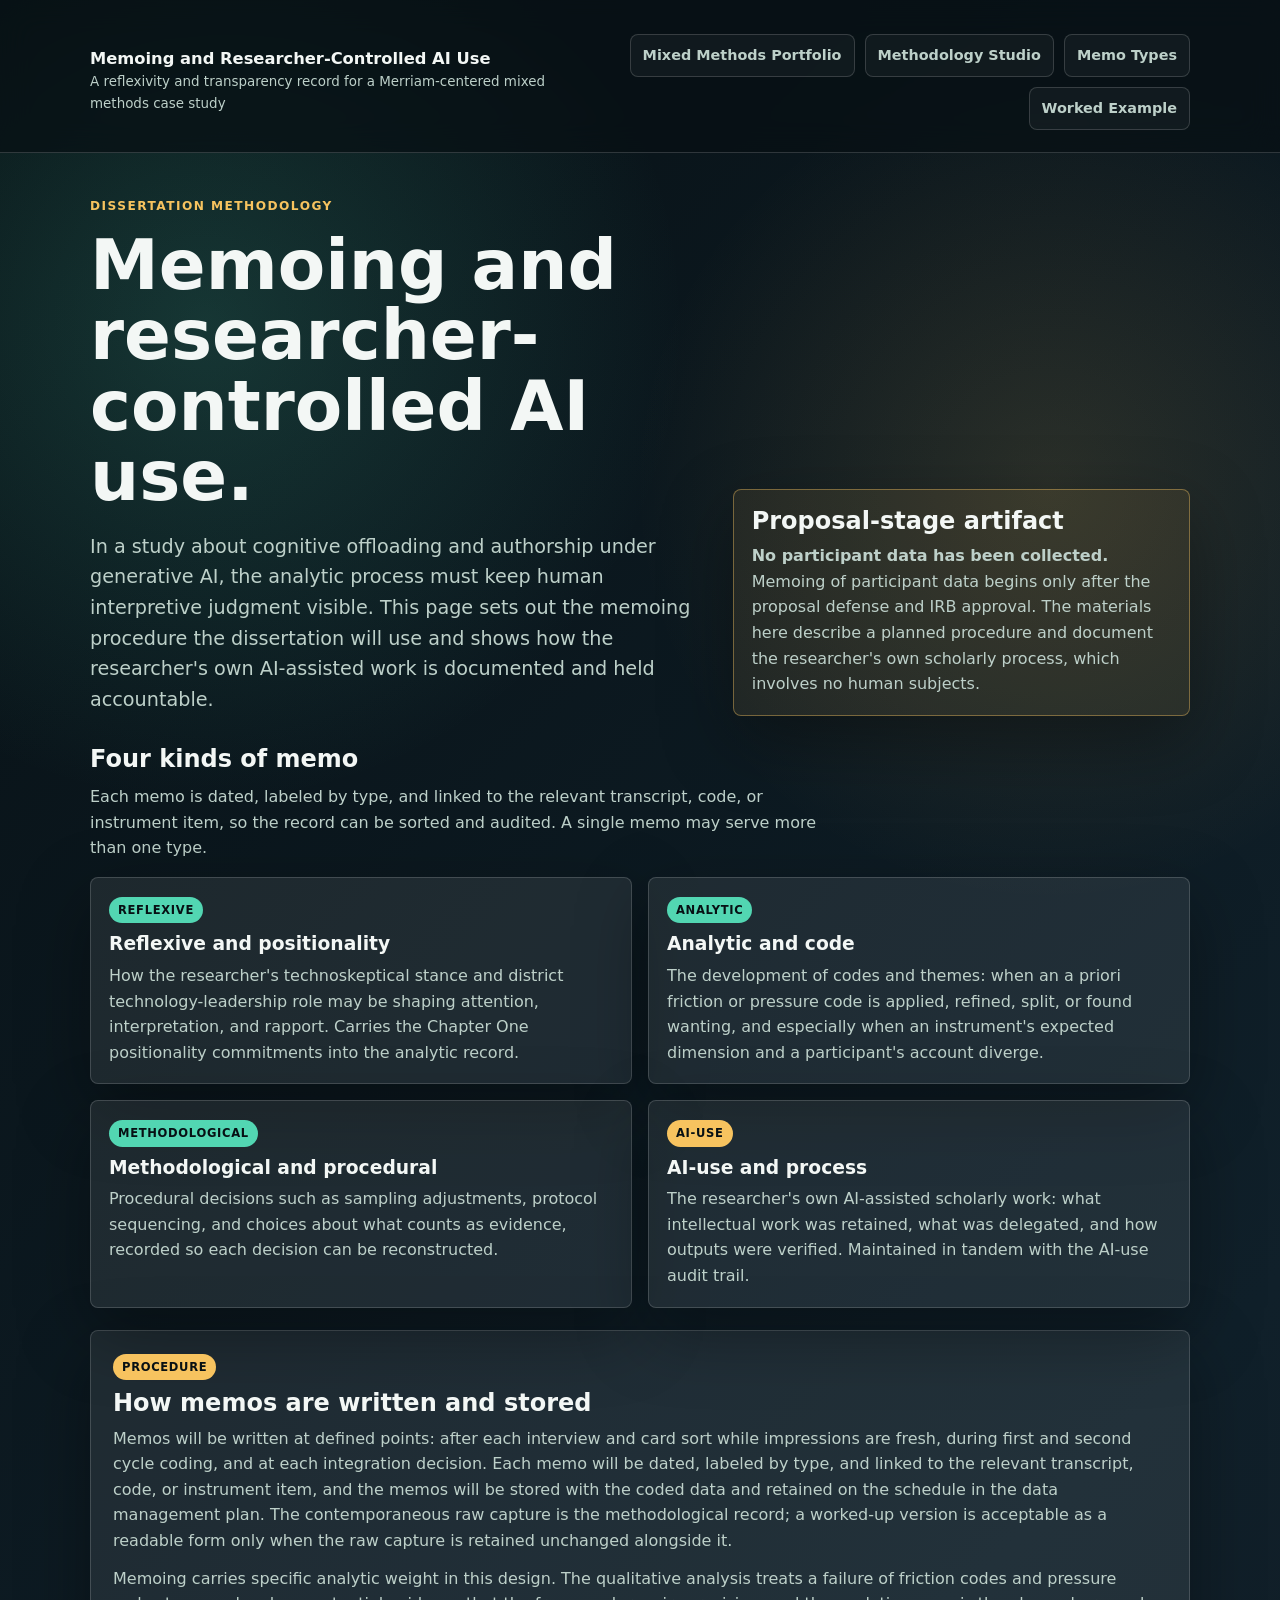
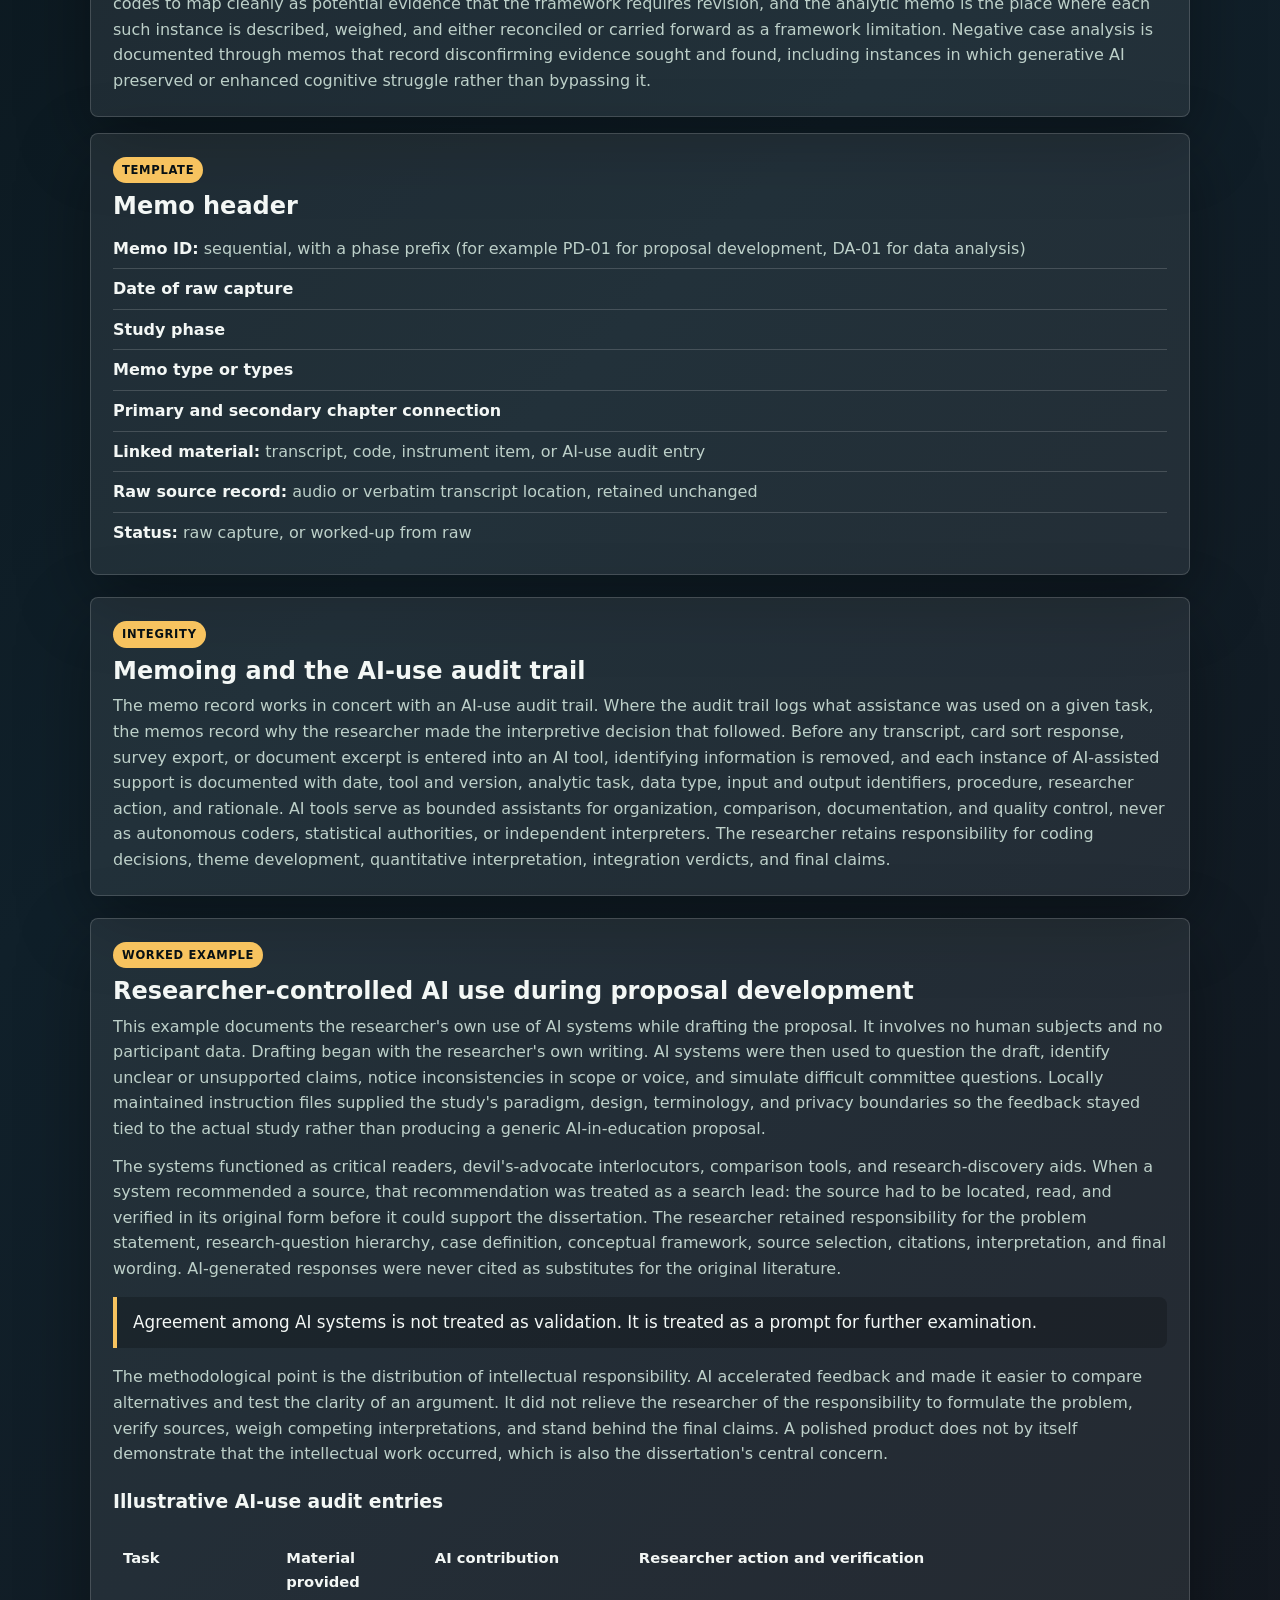
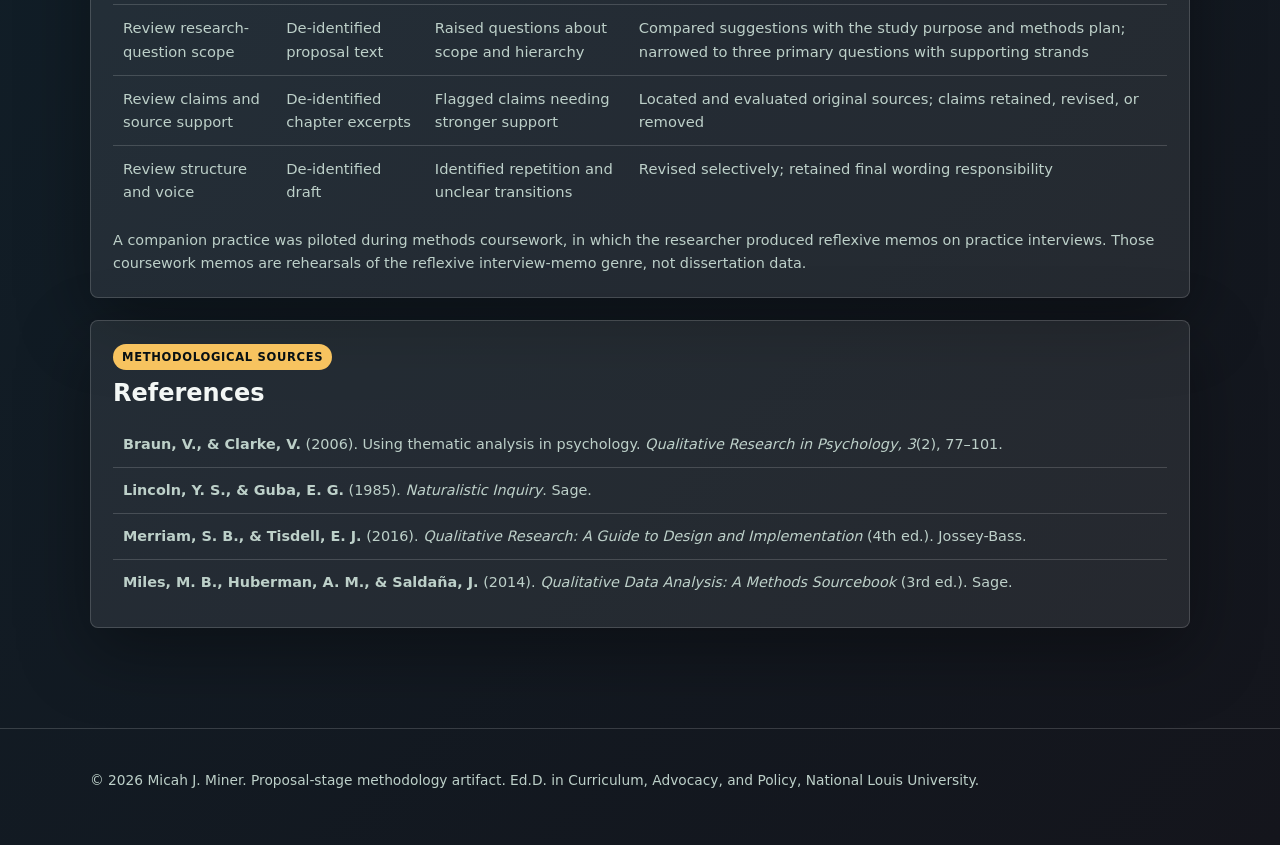
==== memoing-protocol/index.html @ 7a204db2 "Add memoing protocol and researcher-controlled AI-use page New methodology artifact at memoing-proto" ====
<!doctype html>
<html lang="en">
<head>
  <meta charset="utf-8">
  <meta name="viewport" content="width=device-width, initial-scale=1">
  <title>Memoing and Researcher-Controlled AI Use</title>
  <meta name="description" content="A memoing protocol and researcher-controlled AI-use record for a qualitative-dominant convergent mixed methods case study. Proposal-stage methodology artifact.">
  <style>
    :root {
      --bg: #071014;
      --panel: rgba(255, 255, 255, 0.08);
      --panel-strong: rgba(255, 255, 255, 0.13);
      --text: #f3f7f5;
      --muted: #bdd0c9;
      --line: rgba(255, 255, 255, 0.16);
      --accent: #52d6b2;
      --accent-2: #f7c35f;
      --warning: #f87171;
      --shadow: 0 24px 70px rgba(0, 0, 0, 0.35);
      font-family: Inter, "Segoe UI", system-ui, -apple-system, BlinkMacSystemFont, sans-serif;
    }

    * { box-sizing: border-box; }
    html { scroll-behavior: smooth; }
    body {
      margin: 0;
      color: var(--text);
      background:
        radial-gradient(circle at 16% 8%, rgba(82, 214, 178, 0.18), transparent 30rem),
        radial-gradient(circle at 82% 12%, rgba(247, 195, 95, 0.13), transparent 26rem),
        linear-gradient(135deg, #071014 0%, #10202a 48%, #14151c 100%);
      line-height: 1.6;
      overflow-x: hidden;
    }

    a { color: inherit; }
    button, input { font: inherit; }
    a:focus-visible { outline: 3px solid rgba(247, 195, 95, 0.65); outline-offset: 3px; }

    .shell { width: calc(100vw - 32px); max-width: 1100px; margin: 0 auto; min-width: 0; }

    h1, h2, h3, p, a, span, blockquote, td, th, li {
      overflow-wrap: anywhere; word-break: normal; white-space: normal;
    }

    header {
      padding: 34px 0 22px;
      border-bottom: 1px solid var(--line);
      background: rgba(7, 16, 20, 0.72);
      backdrop-filter: blur(16px);
      position: sticky; top: 0; z-index: 10;
    }

    .topbar { display: flex; justify-content: space-between; gap: 18px; align-items: center; }
    .brand strong { display: block; font-size: 1.02rem; line-height: 1.1; }
    .brand span { display: block; color: var(--muted); font-size: .84rem; margin-top: 3px; }
    .brand, .topbar > *, .hero > * { min-width: 0; max-width: 100%; }

    nav { display: flex; gap: 10px; flex-wrap: wrap; justify-content: flex-end; }
    nav a, .btn {
      border: 1px solid var(--line); border-radius: 8px; min-height: 42px;
      display: inline-flex; align-items: center; justify-content: center;
      padding: 9px 12px; text-decoration: none; color: var(--muted);
      background: rgba(255, 255, 255, 0.04); font-weight: 700; font-size: .9rem;
    }
    nav a:hover, .btn:hover { color: var(--text); border-color: rgba(82, 214, 178, .55); }
    .btn.primary { color: #071014; background: var(--accent); border-color: var(--accent); }

    main { padding: 44px 0 70px; }

    .hero {
      display: grid; grid-template-columns: minmax(0, 1.15fr) minmax(300px, .85fr);
      gap: 24px; align-items: end; margin-bottom: 24px;
    }
    .eyebrow {
      color: var(--accent-2); text-transform: uppercase; letter-spacing: .12em;
      font-weight: 800; font-size: .76rem; margin: 0 0 13px;
    }
    h1 { margin: 0; font-size: clamp(2.2rem, 5.4vw, 4.6rem); line-height: 1.02; letter-spacing: 0; }
    .lead { margin: 20px 0 0; max-width: 820px; color: var(--muted); font-size: clamp(1.02rem, 2vw, 1.2rem); }

    .note {
      border: 1px solid rgba(247, 195, 95, .4); border-radius: 8px;
      background: rgba(247, 195, 95, .08); padding: 18px; box-shadow: var(--shadow);
    }
    .note h2, .panel h2, .card h3 { margin: 0 0 8px; line-height: 1.15; }
    .note p, .card p, .panel p { margin: 0; color: var(--muted); }
    .note p + p, .panel p + p { margin-top: 12px; }

    section.block { margin-top: 22px; }
    .section-head { margin: 0 0 6px; }
    .section-sub { color: var(--muted); margin: 0 0 16px; max-width: 760px; }

    .panel, .card {
      border: 1px solid var(--line); border-radius: 8px; background: var(--panel);
      box-shadow: var(--shadow); min-width: 0;
    }
    .panel { padding: 22px; }
    .card { padding: 18px; }
    .panel + .panel { margin-top: 16px; }

    .grid { display: grid; grid-template-columns: repeat(2, minmax(0, 1fr)); gap: 16px; }
    .grid-4 { display: grid; grid-template-columns: repeat(2, minmax(0, 1fr)); gap: 16px; }

    .tag {
      display: inline-flex; color: #071014; background: var(--accent-2);
      border-radius: 999px; padding: 4px 9px; font-size: .72rem; font-weight: 900;
      text-transform: uppercase; letter-spacing: .06em; margin-bottom: 10px;
    }
    .tag.teal { background: var(--accent); }

    ul.clean { margin: 8px 0 0; padding-left: 0; list-style: none; color: var(--muted); }
    ul.clean li { padding: 7px 0; border-bottom: 1px solid var(--line); }
    ul.clean li:last-child { border-bottom: 0; }
    ul.clean li strong { color: var(--text); }

    blockquote {
      margin: 16px 0 0; border-left: 4px solid var(--accent-2); padding: 12px 16px;
      color: var(--text); background: rgba(0,0,0,.22); border-radius: 0 8px 8px 0; font-size: 1.05rem;
    }

    table { width: 100%; border-collapse: collapse; color: var(--muted); font-size: .92rem; margin-top: 14px; }
    th, td { border-bottom: 1px solid var(--line); padding: 11px 10px; text-align: left; vertical-align: top; }
    th { color: var(--text); }
    tr:last-child td { border-bottom: 0; }

    .refs td { font-size: .9rem; }

    footer { border-top: 1px solid var(--line); padding: 26px 0 40px; margin-top: 30px; }
    .copyright { color: var(--muted); font-size: .86rem; }

    @media (max-width: 930px) {
      header { position: static; }
      .topbar, .hero { grid-template-columns: 1fr; display: grid; }
      nav { justify-content: flex-start; }
      .grid, .grid-4 { grid-template-columns: 1fr; }
      h1 { font-size: clamp(2.05rem, 11vw, 3rem); }
    }
  </style>
</head>
<body>
  <header>
    <div class="shell topbar">
      <div class="brand">
        <strong>Memoing and Researcher-Controlled AI Use</strong>
        <span>A reflexivity and transparency record for a Merriam-centered mixed methods case study</span>
      </div>
      <nav aria-label="Page navigation">
        <a href="../">Mixed Methods Portfolio</a>
        <a href="../methodology-alignment/">Methodology Studio</a>
        <a href="#types">Memo Types</a>
        <a href="#example">Worked Example</a>
      </nav>
    </div>
  </header>

  <main class="shell">
    <section class="hero">
      <div>
        <p class="eyebrow">Dissertation Methodology</p>
        <h1>Memoing and researcher-controlled AI use.</h1>
        <p class="lead">In a study about cognitive offloading and authorship under generative AI, the analytic process must keep human interpretive judgment visible. This page sets out the memoing procedure the dissertation will use and shows how the researcher's own AI-assisted work is documented and held accountable.</p>
      </div>
      <aside class="note">
        <h2>Proposal-stage artifact</h2>
        <p><strong>No participant data has been collected.</strong> Memoing of participant data begins only after the proposal defense and IRB approval. The materials here describe a planned procedure and document the researcher's own scholarly process, which involves no human subjects.</p>
      </aside>
    </section>

    <section class="block" id="types">
      <h2 class="section-head">Four kinds of memo</h2>
      <p class="section-sub">Each memo is dated, labeled by type, and linked to the relevant transcript, code, or instrument item, so the record can be sorted and audited. A single memo may serve more than one type.</p>
      <div class="grid-4">
        <article class="card">
          <span class="tag teal">Reflexive</span>
          <h3>Reflexive and positionality</h3>
          <p>How the researcher's technoskeptical stance and district technology-leadership role may be shaping attention, interpretation, and rapport. Carries the Chapter One positionality commitments into the analytic record.</p>
        </article>
        <article class="card">
          <span class="tag teal">Analytic</span>
          <h3>Analytic and code</h3>
          <p>The development of codes and themes: when an a priori friction or pressure code is applied, refined, split, or found wanting, and especially when an instrument's expected dimension and a participant's account diverge.</p>
        </article>
        <article class="card">
          <span class="tag teal">Methodological</span>
          <h3>Methodological and procedural</h3>
          <p>Procedural decisions such as sampling adjustments, protocol sequencing, and choices about what counts as evidence, recorded so each decision can be reconstructed.</p>
        </article>
        <article class="card">
          <span class="tag">AI-use</span>
          <h3>AI-use and process</h3>
          <p>The researcher's own AI-assisted scholarly work: what intellectual work was retained, what was delegated, and how outputs were verified. Maintained in tandem with the AI-use audit trail.</p>
        </article>
      </div>
    </section>

    <section class="block" id="procedure">
      <div class="panel">
        <span class="tag">Procedure</span>
        <h2>How memos are written and stored</h2>
        <p>Memos will be written at defined points: after each interview and card sort while impressions are fresh, during first and second cycle coding, and at each integration decision. Each memo will be dated, labeled by type, and linked to the relevant transcript, code, or instrument item, and the memos will be stored with the coded data and retained on the schedule in the data management plan. The contemporaneous raw capture is the methodological record; a worked-up version is acceptable as a readable form only when the raw capture is retained unchanged alongside it.</p>
        <p>Memoing carries specific analytic weight in this design. The qualitative analysis treats a failure of friction codes and pressure codes to map cleanly as potential evidence that the framework requires revision, and the analytic memo is the place where each such instance is described, weighed, and either reconciled or carried forward as a framework limitation. Negative case analysis is documented through memos that record disconfirming evidence sought and found, including instances in which generative AI preserved or enhanced cognitive struggle rather than bypassing it.</p>
      </div>

      <div class="panel">
        <span class="tag">Template</span>
        <h2>Memo header</h2>
        <ul class="clean">
          <li><strong>Memo ID:</strong> sequential, with a phase prefix (for example PD-01 for proposal development, DA-01 for data analysis)</li>
          <li><strong>Date of raw capture</strong></li>
          <li><strong>Study phase</strong></li>
          <li><strong>Memo type or types</strong></li>
          <li><strong>Primary and secondary chapter connection</strong></li>
          <li><strong>Linked material:</strong> transcript, code, instrument item, or AI-use audit entry</li>
          <li><strong>Raw source record:</strong> audio or verbatim transcript location, retained unchanged</li>
          <li><strong>Status:</strong> raw capture, or worked-up from raw</li>
        </ul>
      </div>
    </section>

    <section class="block">
      <div class="panel">
        <span class="tag">Integrity</span>
        <h2>Memoing and the AI-use audit trail</h2>
        <p>The memo record works in concert with an AI-use audit trail. Where the audit trail logs what assistance was used on a given task, the memos record why the researcher made the interpretive decision that followed. Before any transcript, card sort response, survey export, or document excerpt is entered into an AI tool, identifying information is removed, and each instance of AI-assisted support is documented with date, tool and version, analytic task, data type, input and output identifiers, procedure, researcher action, and rationale. AI tools serve as bounded assistants for organization, comparison, documentation, and quality control, never as autonomous coders, statistical authorities, or independent interpreters. The researcher retains responsibility for coding decisions, theme development, quantitative interpretation, integration verdicts, and final claims.</p>
      </div>
    </section>

    <section class="block" id="example">
      <div class="panel">
        <span class="tag">Worked example</span>
        <h2>Researcher-controlled AI use during proposal development</h2>
        <p>This example documents the researcher's own use of AI systems while drafting the proposal. It involves no human subjects and no participant data. Drafting began with the researcher's own writing. AI systems were then used to question the draft, identify unclear or unsupported claims, notice inconsistencies in scope or voice, and simulate difficult committee questions. Locally maintained instruction files supplied the study's paradigm, design, terminology, and privacy boundaries so the feedback stayed tied to the actual study rather than producing a generic AI-in-education proposal.</p>
        <p>The systems functioned as critical readers, devil's-advocate interlocutors, comparison tools, and research-discovery aids. When a system recommended a source, that recommendation was treated as a search lead: the source had to be located, read, and verified in its original form before it could support the dissertation. The researcher retained responsibility for the problem statement, research-question hierarchy, case definition, conceptual framework, source selection, citations, interpretation, and final wording. AI-generated responses were never cited as substitutes for the original literature.</p>
        <blockquote>Agreement among AI systems is not treated as validation. It is treated as a prompt for further examination.</blockquote>
        <p style="margin-top:16px;">The methodological point is the distribution of intellectual responsibility. AI accelerated feedback and made it easier to compare alternatives and test the clarity of an argument. It did not relieve the researcher of the responsibility to formulate the problem, verify sources, weigh competing interpretations, and stand behind the final claims. A polished product does not by itself demonstrate that the intellectual work occurred, which is also the dissertation's central concern.</p>

        <h3 style="margin-top:20px;">Illustrative AI-use audit entries</h3>
        <table>
          <thead>
            <tr><th>Task</th><th>Material provided</th><th>AI contribution</th><th>Researcher action and verification</th></tr>
          </thead>
          <tbody>
            <tr>
              <td>Review research-question scope</td>
              <td>De-identified proposal text</td>
              <td>Raised questions about scope and hierarchy</td>
              <td>Compared suggestions with the study purpose and methods plan; narrowed to three primary questions with supporting strands</td>
            </tr>
            <tr>
              <td>Review claims and source support</td>
              <td>De-identified chapter excerpts</td>
              <td>Flagged claims needing stronger support</td>
              <td>Located and evaluated original sources; claims retained, revised, or removed</td>
            </tr>
            <tr>
              <td>Review structure and voice</td>
              <td>De-identified draft</td>
              <td>Identified repetition and unclear transitions</td>
              <td>Revised selectively; retained final wording responsibility</td>
            </tr>
          </tbody>
        </table>
        <p style="margin-top:14px; font-size:.9rem;">A companion practice was piloted during methods coursework, in which the researcher produced reflexive memos on practice interviews. Those coursework memos are rehearsals of the reflexive interview-memo genre, not dissertation data.</p>
      </div>
    </section>

    <section class="block">
      <div class="panel refs">
        <span class="tag">Methodological sources</span>
        <h2>References</h2>
        <table>
          <tbody>
            <tr><td><strong>Braun, V., &amp; Clarke, V.</strong> (2006). Using thematic analysis in psychology. <em>Qualitative Research in Psychology, 3</em>(2), 77&ndash;101.</td></tr>
            <tr><td><strong>Lincoln, Y. S., &amp; Guba, E. G.</strong> (1985). <em>Naturalistic Inquiry</em>. Sage.</td></tr>
            <tr><td><strong>Merriam, S. B., &amp; Tisdell, E. J.</strong> (2016). <em>Qualitative Research: A Guide to Design and Implementation</em> (4th ed.). Jossey-Bass.</td></tr>
            <tr><td><strong>Miles, M. B., Huberman, A. M., &amp; Salda&ntilde;a, J.</strong> (2014). <em>Qualitative Data Analysis: A Methods Sourcebook</em> (3rd ed.). Sage.</td></tr>
          </tbody>
        </table>
      </div>
    </section>
  </main>

  <footer>
    <div class="shell">
      <p class="copyright">&copy; 2026 Micah J. Miner. Proposal-stage methodology artifact. Ed.D. in Curriculum, Advocacy, and Policy, National Louis University.</p>
    </div>
  </footer>
</body>
</html>
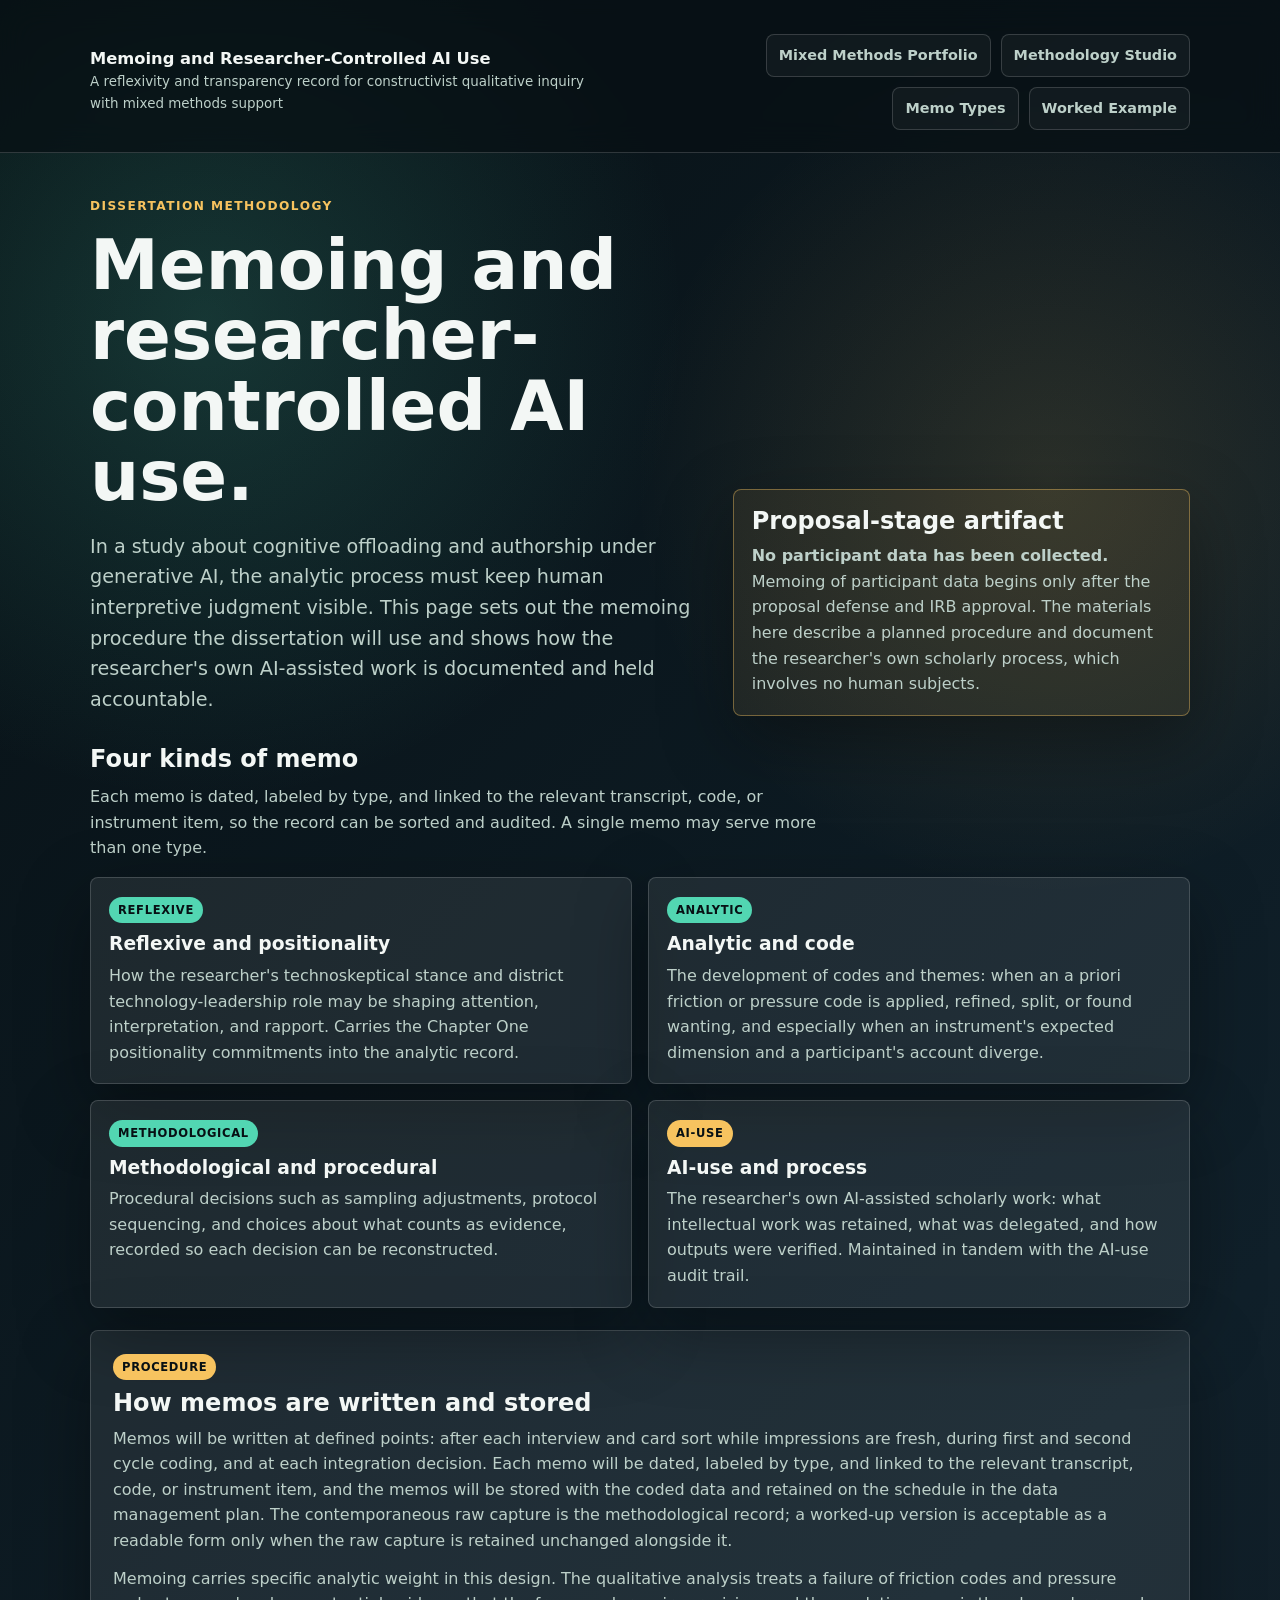
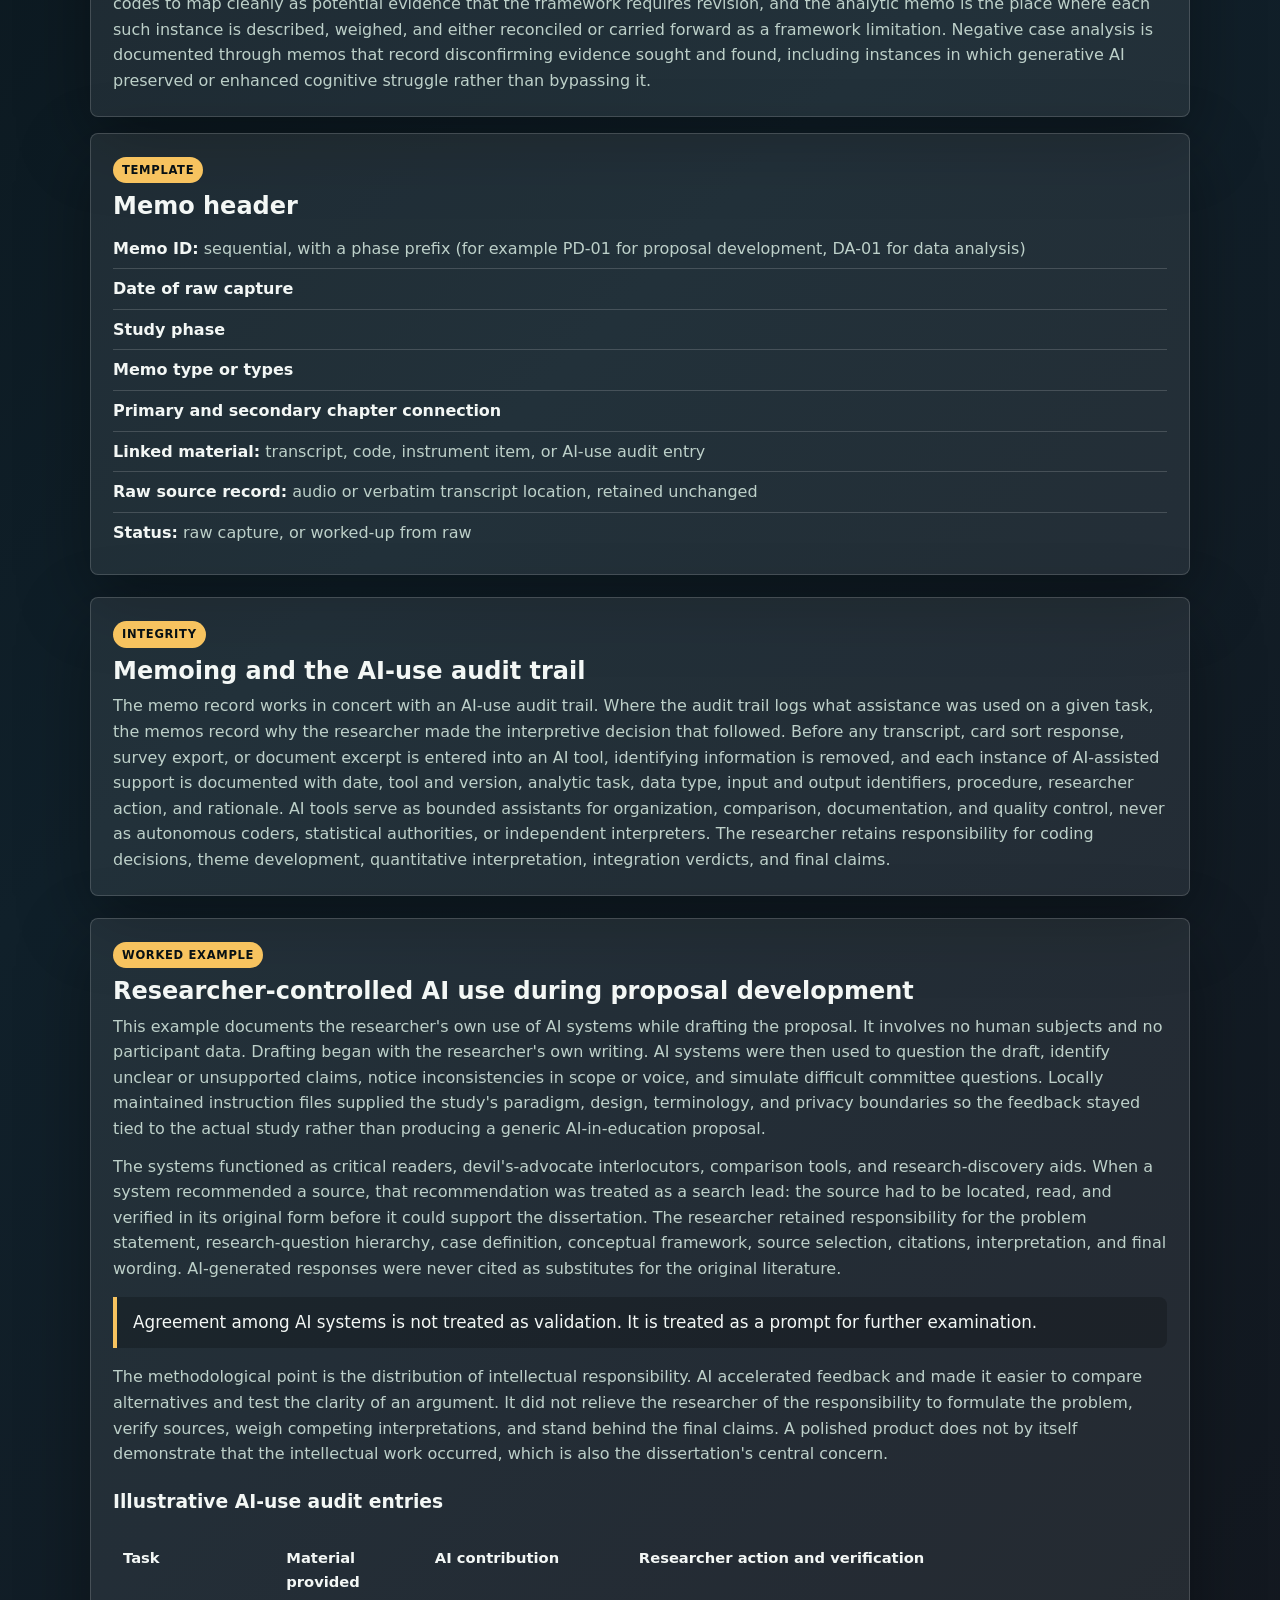
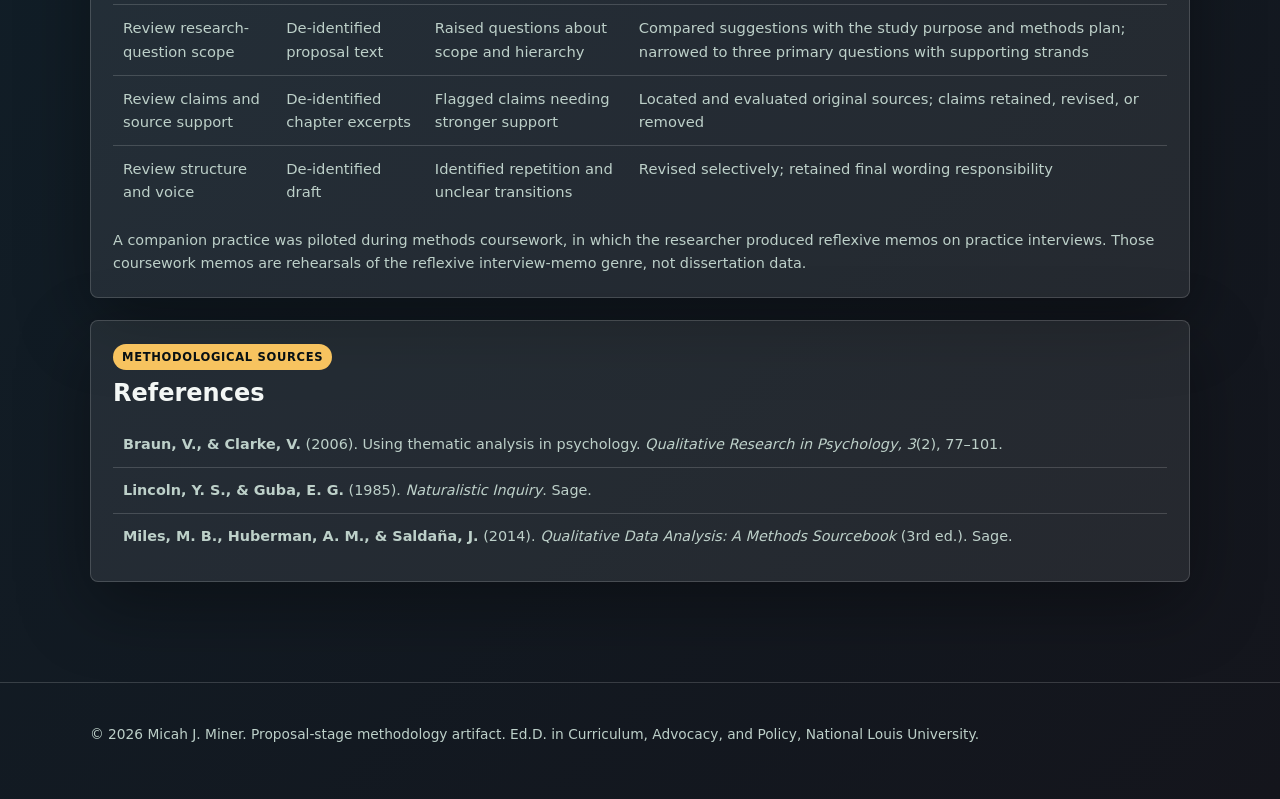
==== commit 45a96ee4: "Align public proposal with constructivist methodology" ====
--- a/memoing-protocol/index.html
+++ b/memoing-protocol/index.html
@@ -4,7 +4,7 @@
   <meta charset="utf-8">
   <meta name="viewport" content="width=device-width, initial-scale=1">
   <title>Memoing and Researcher-Controlled AI Use</title>
-  <meta name="description" content="A memoing protocol and researcher-controlled AI-use record for a qualitative-dominant convergent mixed methods case study. Proposal-stage methodology artifact.">
+  <meta name="description" content="A memoing protocol and researcher-controlled AI-use record for a qualitative-dominant convergent mixed methods study grounded in constructivist qualitative inquiry. Proposal-stage methodology artifact.">
   <style>
     :root {
       --bg: #071014;
@@ -143,7 +143,7 @@
     <div class="shell topbar">
       <div class="brand">
         <strong>Memoing and Researcher-Controlled AI Use</strong>
-        <span>A reflexivity and transparency record for a Merriam-centered mixed methods case study</span>
+        <span>A reflexivity and transparency record for constructivist qualitative inquiry with mixed methods support</span>
       </div>
       <nav aria-label="Page navigation">
         <a href="../">Mixed Methods Portfolio</a>
@@ -273,7 +273,7 @@
           <tbody>
             <tr><td><strong>Braun, V., &amp; Clarke, V.</strong> (2006). Using thematic analysis in psychology. <em>Qualitative Research in Psychology, 3</em>(2), 77&ndash;101.</td></tr>
             <tr><td><strong>Lincoln, Y. S., &amp; Guba, E. G.</strong> (1985). <em>Naturalistic Inquiry</em>. Sage.</td></tr>
-            <tr><td><strong>Merriam, S. B., &amp; Tisdell, E. J.</strong> (2016). <em>Qualitative Research: A Guide to Design and Implementation</em> (4th ed.). Jossey-Bass.</td></tr>
+
             <tr><td><strong>Miles, M. B., Huberman, A. M., &amp; Salda&ntilde;a, J.</strong> (2014). <em>Qualitative Data Analysis: A Methods Sourcebook</em> (3rd ed.). Sage.</td></tr>
           </tbody>
         </table>
